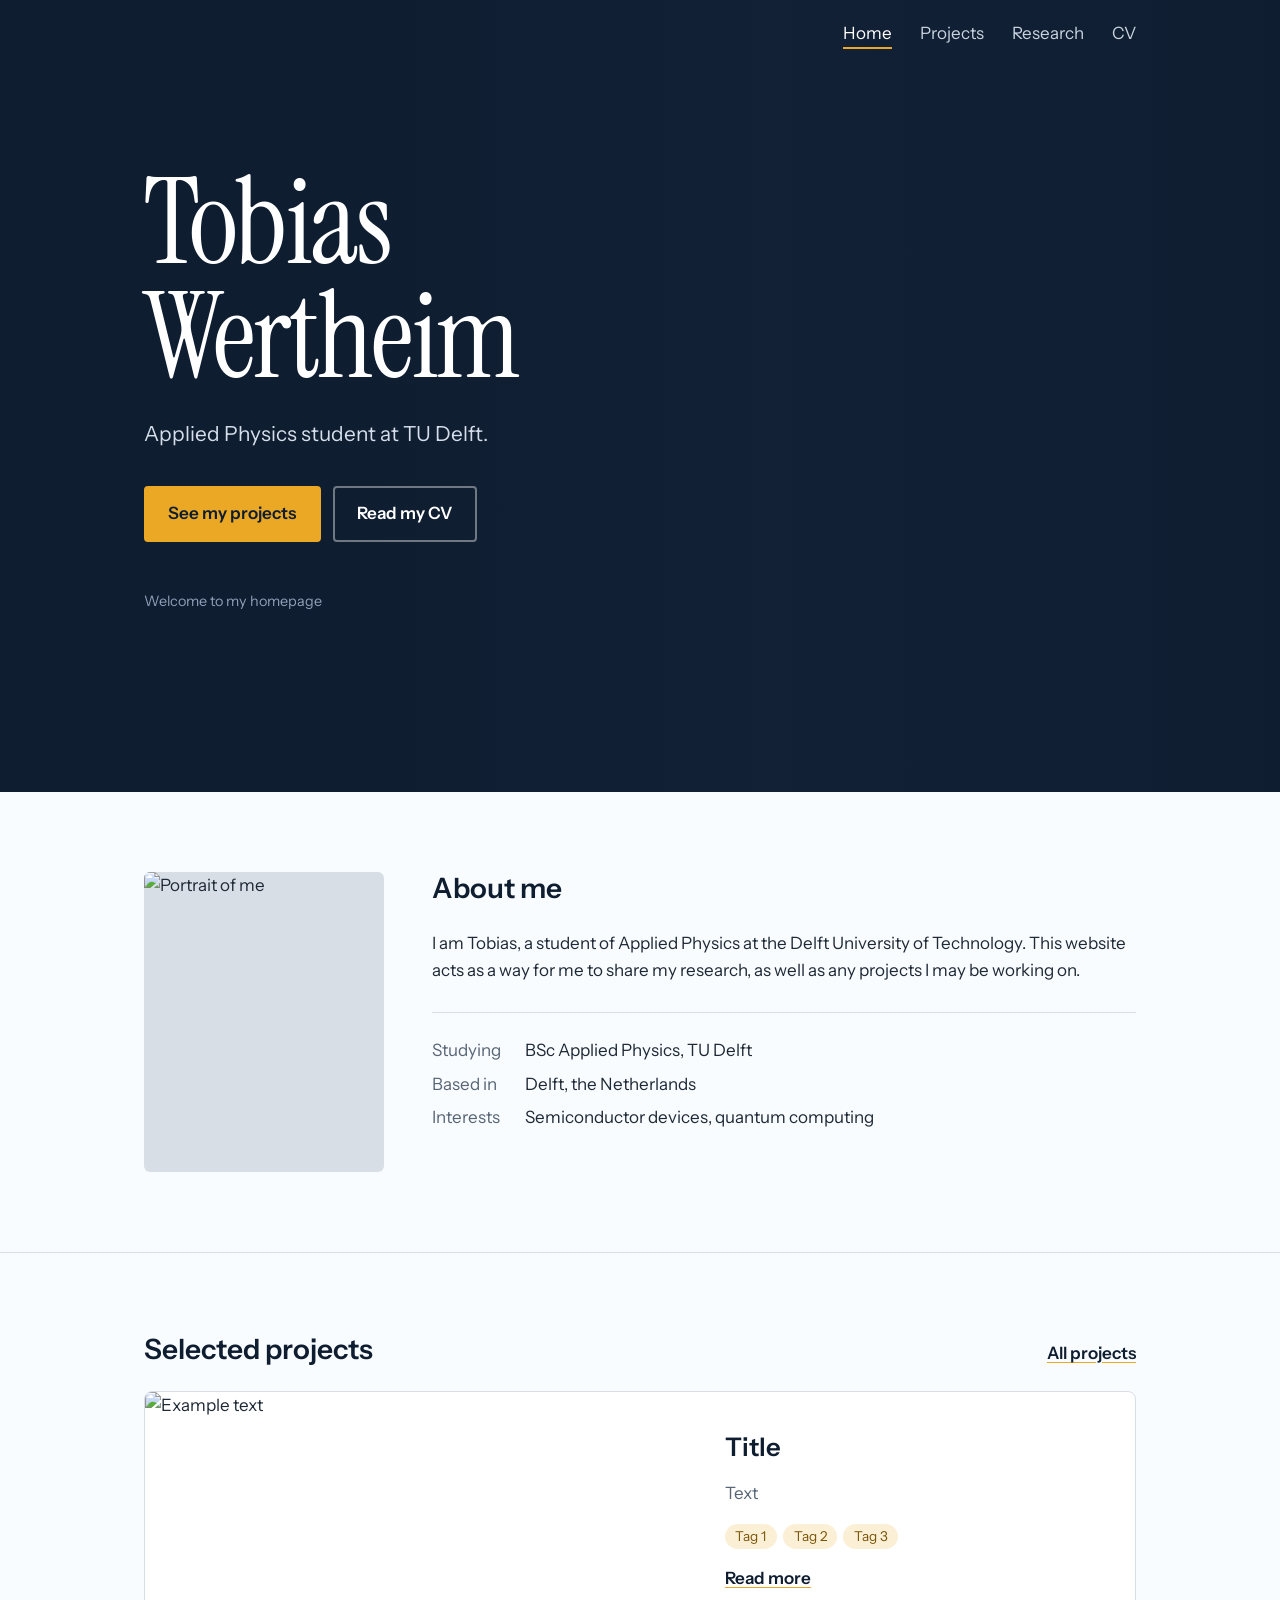
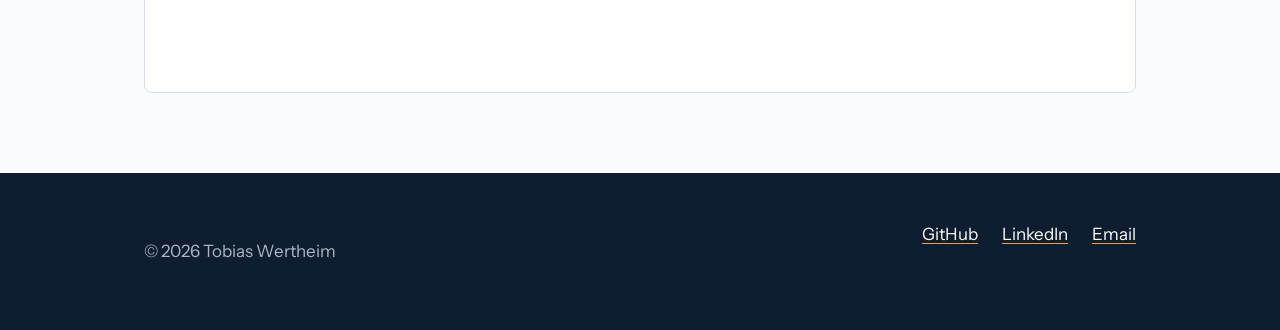
==== index.html @ 436e7493 "Update index.html" ====
<!DOCTYPE html>
<html lang='en'>
<head>
  <meta charset='UTF-8'>
  <!--For phones-->
  <meta name='viewport' content='width=device-width, initial-scale=1.0'>
  <title>Tobias Wertheim</title>
  <meta name='description' content='Tobias Wertheim, Applied Physics student at TU Delft.'>

  <!--Fonts-->
  <link rel='preconnect' href='https://fonts.googleapis.com'>
  <link rel='preconnect' href='https://fonts.gstatic.com' crossorigin>
  <link href='https://fonts.googleapis.com/css2?family=Instrument+Sans:wght@400;600&family=Instrument+Serif&display=swap' rel='stylesheet'>

  <link rel='stylesheet' href='style.css'>
</head>

<body>

  <!-- Navigation bar stuff-->
  <header class='site-header'>
    <nav class='nav'>
      <a href='index.html' class='nav-name'></a>
      <ul class='nav-links'>
        <li><a href='index.html' class='active'>Home</a></li>
        <li><a href='projects.html'>Projects</a></li>
        <li><a href='Research.html'>Research</a></li>
        <li><a href='cv.html'>CV</a></li>
      </ul>
    </nav>
  </header>

  <section class='hero'>
    <!--Hero wave decor-->
    <canvas id='waves' aria-hidden='true'></canvas>

    <div class='container hero-content'>
      <h1>Tobias<br>Wertheim</h1>
      <p class='lead'>Applied Physics student at TU Delft.</p>
      <div class='buttons'>
        <a href='projects.html' class='button'>See my projects</a>
        <a href='cv.html' class='button button-ghost'>Read my CV</a>
      </div>
      <p class='hero-note'>Welcome to my homepage</p>
    </div>
  </section>

  <main>

    <!-- About me -->
    <section class='section'>
      <div class='container about'>
        <img src='imagefornow.svg' alt='Portrait of me' class='portrait'>

        <div>
          <h2>About me</h2>
          <p>
            I am Tobias, a student of Applied Physics at the Delft University of Technology. This website acts as a way for me to share my research,
            as well as any projects I may be working on. 
          </p>

          <!-- <dl> = definition list, <dt> = term, <dd> = description-->
          <dl class='facts'>
            <dt>Studying</dt> <dd>BSc Applied Physics, TU Delft</dd>
            <dt>Based in</dt> <dd>Delft, the Netherlands</dd>
            <dt>Interests</dt> <dd>Semiconductor devices, quantum computing</dd>
          </dl>
        </div>
      </div>
    </section>

    <!-- Projects preview -->
    <section class='section'>
      <div class='container'>
        <div class='section-head'>
          <h2>Selected projects</h2>
          <a href='projects.html' class='more'>All projects</a>
        </div>

        <!-- recent project -->
        <article class='featured'>
          <img src='images/somethingplaceholder.svg' alt='Example text'>
          <div class='featured-body'>
            <h3>Title</h3>
            <p>
              Text
            </p>
            <!--tags that relate to the project-->
            <ul class='tags'>
              <li>Tag 1</li>
              <li>Tag 2</li>
              <li>Tag 3</li>
            </ul>
            <a href='projects.html' class='more'>Read more</a>
          </div>
        </article>
      </div>
    </section>

  </main>

  <!-- footer (copy for each page) -->
  <footer class='site-footer'>
    <div class='container'>
      <p>&copy; 2026 Tobias Wertheim</p>
      <!-- links -->
      <ul class='footer-links'>
        <li><a href='https://github.com/tobiaswm' target='_blank' rel='noopener'>GitHub</a></li>
        <li><a href='https://www.linkedin.com/in/tobias-wertheim/' target='_blank' rel='noopener'>LinkedIn</a></li>
        <li><a href='mailto:tobywertheimmail@gmail.com'>Email</a></li>
      </ul>
    </div>
  </footer>

  <!-- Load js script for the wave hero -->
  <script src='waves.js'></script>
</body>
</html>
---- style.css ----
/* My CSS code for the site; AI was used to produce a basic template, after which I
edited quite a bit away from it until I got to something I was happy with. */

/* colors and fonts */
:root {
  --navy: #0f1d30;     /* headers and titles? */
  --navy-soft: #213456;   /* slightly lighter navy */
  --amber: #eaa824;     /* amber */
  --amber-dark: #a36e0c; /* darker amber */
  --ink: #1e2936;     /* body text */
  --slate: #576575;  /* secondary text */
  --lab: #f9fcfe;      /* page background: cool, not cream */
  --white: #ffffff;
  --line: #d8dee6;   /* thin divider lines */

  /* Fonts */
  --font-display: "Instrument Serif", Georgia, serif;
  --font-body: "Instrument Sans", system-ui, sans-serif;

  --width: 1040px;          /* maximum content width */
}


/* basics */

*{ box-sizing: border-box; }  
body {
  margin: 0;
  font-family: var(--font-body);
  font-size: 1.0625rem;         
  line-height: 1.6;
  color: var(--ink);
  background: var(--lab);
}

img { max-width: 100%; display: block; }

a { color: var(--navy); text-decoration-color: var(--amber); text-underline-offset: 3px; }
a:hover { color: var(--amber-dark); }

/* visible outline with tab key*/
a:focus-visible, button:focus-visible {
  outline: 3px solid var(--amber);
  outline-offset: 3px;
}

h1, h2, h3 { color: var(--navy); line-height: 1.2; font-weight: 600; }
h2 { font-size: 1.75rem; margin: 0 0 1.5rem; }
h3 { font-size: 1.2rem; margin: 0 0 0.4rem; }

p { max-width: 65ch; } 

/* Centering */
.container {
  max-width: var(--width);
  margin: 0 auto;
  padding: 0 1.5rem;
}

/* Space between sections */
.section { padding: 5rem 0; }
.section + .section { border-top: 1px solid var(--line); }


/* navigation bar stuffs */

.site-header {
  position: absolute;
  top: 0; left: 0; right: 0;
  z-index: 10;
}

/* no hero here so solid infill */
.site-header.solid {
  position: sticky;              /* stays at the top while scrolling */
  background: var(--navy);
}

.nav {
  display: flex;
  justify-content: space-between;
  align-items: center;
  flex-wrap: wrap;
  gap: 0.75rem;
  max-width: var(--width);
  margin: 0 auto;
  padding: 1.25rem 1.5rem;
}

.nav-name {
  font-family: var(--font-display);
  font-size: 1.5rem;
  color: var(--white);
  text-decoration: none;
}

.nav-links {
  display: flex;
  gap: 1.75rem;
  list-style: none;
  margin: 0;
  padding: 0;
}

.nav-links a {
  color: #c9d3e0;
  text-decoration: none;
  padding-bottom: 4px;
  border-bottom: 2px solid transparent;   /* invisible until active */
}

.nav-links a:hover { color: var(--white); }

/* Amber underline */
.nav-links a.active {
  color: var(--white);
  border-bottom-color: var(--amber);
}


/* Hero */

.hero {
  position: relative;      /* Canvas sits behind the text */
  background: var(--navy);
  color: var(--white);
  min-height: 88vh;
  display: flex;
  align-items: center;
  overflow: hidden;
}

/* The <canvas> with the wave pattern fills the whole hero, waves.js draws on it */
.hero canvas {
  position: absolute;
  inset: 0;                      /* top/right/bottom/left all 0 = fill parent */
  width: 100%;
  height: 100%;
}

/* for text readability over the waves */
.hero::before {
  content: "";
  position: absolute;
  inset: 0;
  background: linear-gradient(90deg, var(--navy) 25%, rgba(20, 35, 59, 0.55) 60%, rgba(20, 35, 59, 0.1));
  z-index: 1;
}

.hero-content {
  position: relative;
  z-index: 2;                   
  width: 100%;                   
  padding-top: 5rem;
  padding-bottom: 5rem;
}

/* h1, my name over the hero */
.hero h1 {
  font-family: var(--font-display);
  font-weight: 400;
  font-size: clamp(3.5rem, 10vw, 7.5rem);
  line-height: 0.95;
  letter-spacing: -0.02em;
  color: var(--white);
  margin: 0 0 1.5rem;
}

.hero .lead {
  font-size: 1.3rem;
  color: #d5deea;
  max-width: 34ch;
  margin: 0 0 2.25rem;
}

/* small text near bottom of hero */
.hero-note {
  margin-top: 3rem;
  font-size: 0.9rem;
  color: #8ea0b8;
}


/* buttons */

.buttons { display: flex; flex-wrap: wrap; gap: 0.75rem; }

.button {
  display: inline-block;
  padding: 0.75rem 1.4rem;
  font-weight: 600;
  text-decoration: none;
  border-radius: 4px;
  background: var(--amber);
  color: var(--navy);
  border: 2px solid var(--amber);
}

.button:hover { background: #f3bd4f; color: var(--navy); }

/* Smaller ghost button */
.button-ghost {
  background: transparent;
  color: var(--white);
  border-color: rgba(255, 255, 255, 0.4);
}
.button-ghost:hover { background: rgba(255, 255, 255, 0.08); color: var(--white); }

/* Ghost button on a light background */
.button-ghost.on-light { color: var(--navy); border-color: var(--navy); }
.button-ghost.on-light:hover { background: var(--navy); color: var(--white); }


/* About me */

/* CSS grid; two columns, the photo column fixed, the text column flexible */
.about {
  display: grid;
  grid-template-columns: 240px 1fr;
  gap: 3rem;
  align-items: start;
}

.portrait {
  width: 240px;
  aspect-ratio: 4 / 5;
  object-fit: cover;
  border-radius: 6px;
  background: var(--line);
}

/* <dl> definition list */
.facts {
  display: grid;
  grid-template-columns: max-content 1fr;
  gap: 0.4rem 1.5rem;
  margin: 1.75rem 0 0;
  padding-top: 1.5rem;
  border-top: 1px solid var(--line);
}
.facts dt { color: var(--slate); }
.facts dd { margin: 0; }


/* Recent project */

.featured {
  display: grid;
  grid-template-columns: 1.2fr 1fr;
  background: var(--white);
  border: 1px solid var(--line);
  border-radius: 8px;
  overflow: hidden; /* clips the image to the rounded corners */
}

.featured img {
  width: 100%;
  height: 100%;
  min-height: 300px;
  object-fit: cover;
}

.featured-body { padding: 2.5rem; }
.featured-body h3 { font-size: 1.6rem; }
.featured-body p { color: var(--slate); }


/* Project list */

.project-list { list-style: none; margin: 0; padding: 0; }

/* Each entry: thumbnail on the left, text on the right */
.project {
  display: grid;
  grid-template-columns: 200px 1fr;
  gap: 2rem;
  align-items: center;
  padding: 2rem 0;
  border-bottom: 1px solid var(--line);
}
.project:first-child { padding-top: 0; }

.project img {
  width: 200px;
  aspect-ratio: 3 / 2;
  object-fit: cover;
  border-radius: 6px;
}

.project p { color: var(--slate); margin: 0 0 0.75rem; }

/* Tags */
.tags {
  display: flex;
  flex-wrap: wrap;
  gap: 0.4rem;
  list-style: none;
  margin: 0 0 1rem;
  padding: 0;
}
.tags li {
  font-size: 0.85rem;
  padding: 0.1rem 0.65rem;
  border-radius: 999px;          /* huge radius = pill shape */
  background: #fbf0d6;
  color: #7a5408;
}

.more { font-weight: 600; white-space: nowrap; }

/* A row with the section heading and a link to the full page */
.section-head {
  display: flex;
  justify-content: space-between;
  align-items: baseline;
  gap: 1rem;
  margin-bottom: 1.5rem;
}
.section-head h2 { margin: 0; }


/* Inner page band */

.page-title {
  background: var(--navy);
  color: var(--white);
  padding: 4rem 0 3.5rem;
}
.page-title h1 {
  font-family: var(--font-display);
  font-weight: 400;
  font-size: clamp(2.75rem, 7vw, 4.5rem);
  color: var(--white);
  margin: 0 0 0.5rem;
}
.page-title p { color: #c9d3e0; margin: 0; font-size: 1.15rem; }


/* CV timeline: line with dots*/
.timeline {
  list-style: none;
  margin: 0 0 1rem;
  padding: 0 0 0 1.75rem;
  border-left: 2px solid var(--line);
}

.timeline li { position: relative; padding-bottom: 2rem; }

/* The dot on the line. ::before creates an extra element with CSS only. */
.timeline li::before {
  content: "";
  position: absolute;
  left: calc(-1.75rem - 7px);    /* centre the 12px dot on the 2px line */
  top: 0.45rem;
  width: 12px;
  height: 12px;
  border-radius: 50%;
  background: var(--amber);
  border: 2px solid var(--lab);
}

.timeline time { display: block; color: var(--amber-dark); font-weight: 600; font-size: 0.95rem; }
.timeline p { margin: 0.2rem 0 0; color: var(--slate); }

.cv-grid {
  display: grid;
  grid-template-columns: 1fr 1fr;
  gap: 3rem;
  margin-bottom: 2.5rem;
}

.cv-skills { margin-bottom: 2.5rem; }


/* Footer */

.site-footer {
  background: var(--navy);
  color: #a9b6c8;
  padding: 3rem 0;
}
.site-footer .container {
  display: flex;
  justify-content: space-between;
  flex-wrap: wrap;
  gap: 1rem;
}
.site-footer a { color: var(--white); }
.footer-links { display: flex; gap: 1.5rem; list-style: none; margin: 0; padding: 0; }


/* Rules for small screens / phones */
@media (max-width: 760px) {
  .section { padding: 3.5rem 0; }
  .about, .featured, .cv-grid { grid-template-columns: 1fr; }   /* stack columns */
  .portrait { width: 180px; }
  .featured img { min-height: 200px; }
  .featured-body { padding: 1.75rem; }
  .project { grid-template-columns: 1fr; gap: 1rem; }
  .project img { width: 100%; }
  .hero::before { background: rgba(20, 35, 59, 0.5); }   /* darker overlay for small screens */
  .nav-links { gap: 1.25rem; }
}
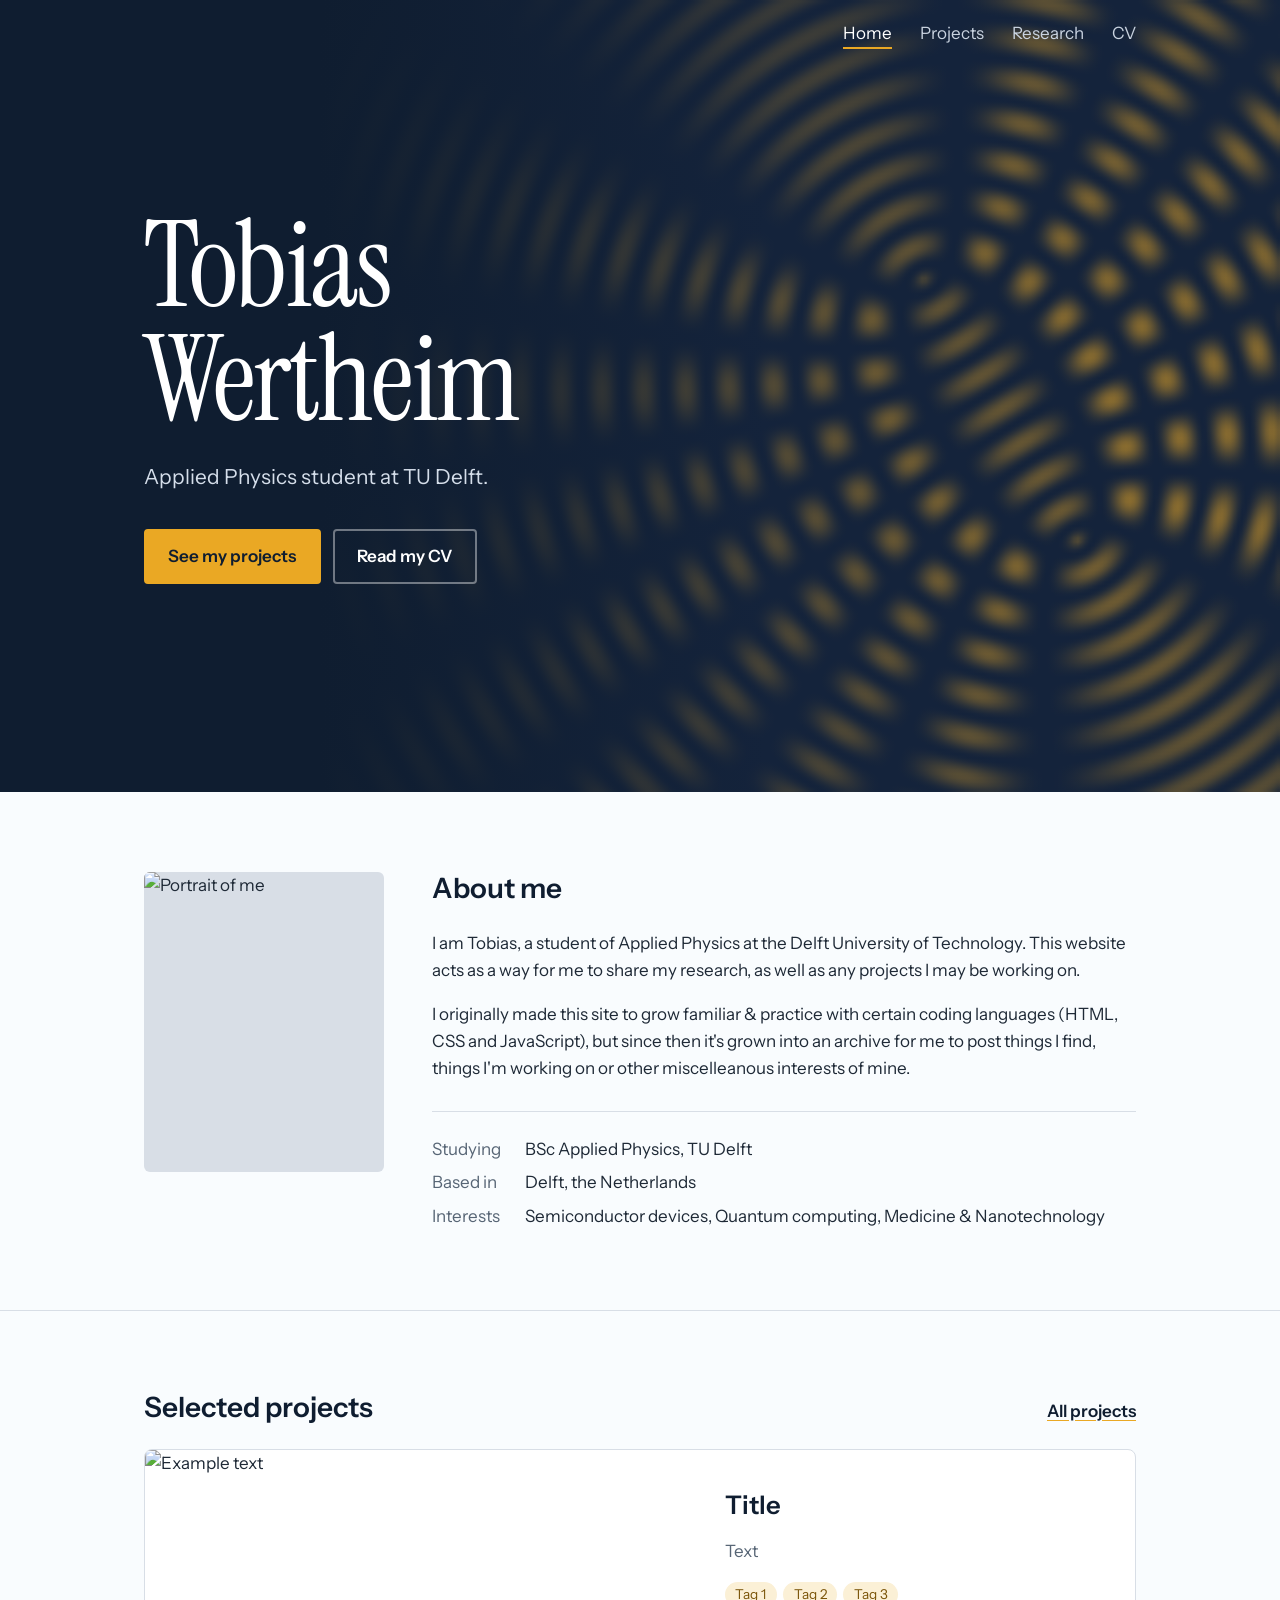
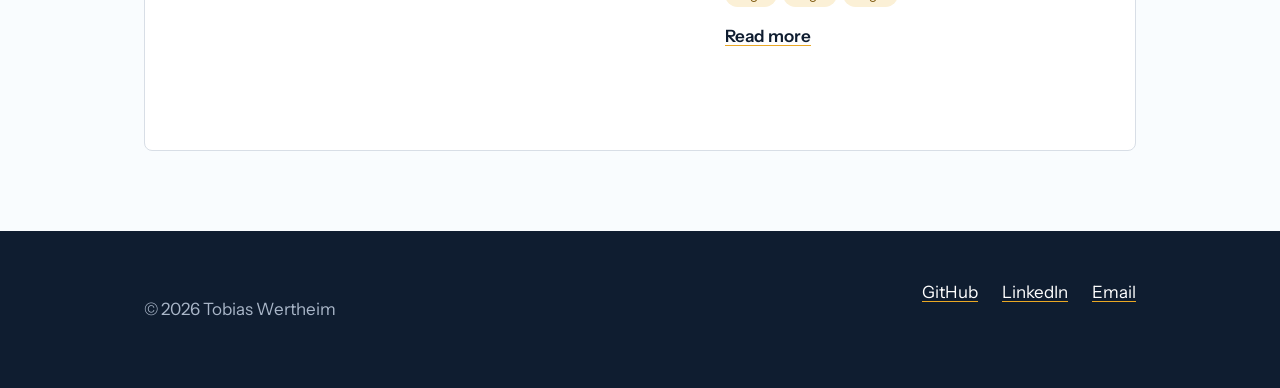
==== commit 878ec35b: "Update index.html" ====
--- a/index.html
+++ b/index.html
@@ -41,7 +41,6 @@
         <a href='projects.html' class='button'>See my projects</a>
         <a href='cv.html' class='button button-ghost'>Read my CV</a>
       </div>
-      <p class='hero-note'>Welcome to my homepage</p>
     </div>
   </section>
 
@@ -56,14 +55,17 @@
           <h2>About me</h2>
           <p>
             I am Tobias, a student of Applied Physics at the Delft University of Technology. This website acts as a way for me to share my research,
-            as well as any projects I may be working on. 
+            as well as any projects I may be working on.
+          </p>
+          <p>I originally made this site to grow familiar & practice with certain coding languages (HTML, CSS and JavaScript), but since then it's grown into an
+            archive for me to post things I find, things I'm working on or other miscelleanous interests of mine.
           </p>
 
           <!-- <dl> = definition list, <dt> = term, <dd> = description-->
           <dl class='facts'>
             <dt>Studying</dt> <dd>BSc Applied Physics, TU Delft</dd>
             <dt>Based in</dt> <dd>Delft, the Netherlands</dd>
-            <dt>Interests</dt> <dd>Semiconductor devices, quantum computing</dd>
+            <dt>Interests</dt> <dd>Semiconductor devices, Quantum computing, Medicine & Nanotechnology</dd>
           </dl>
         </div>
       </div>
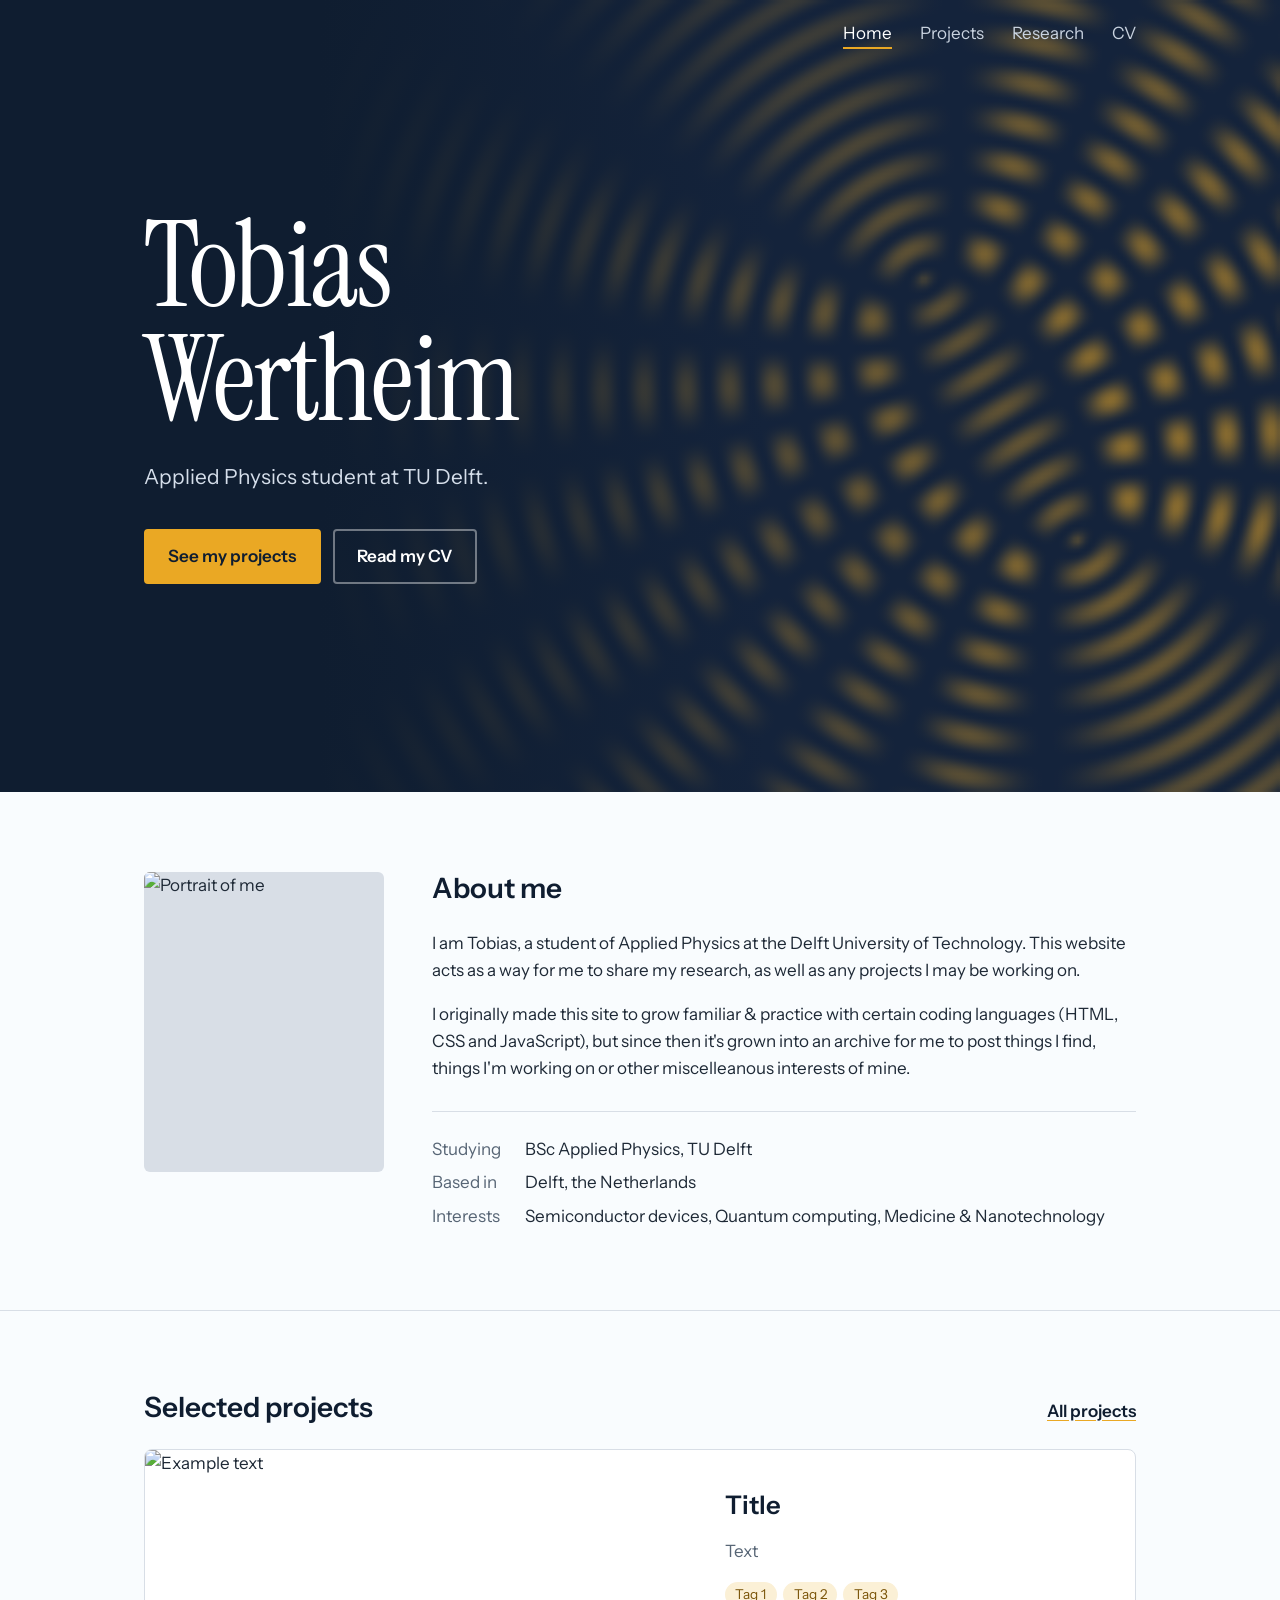
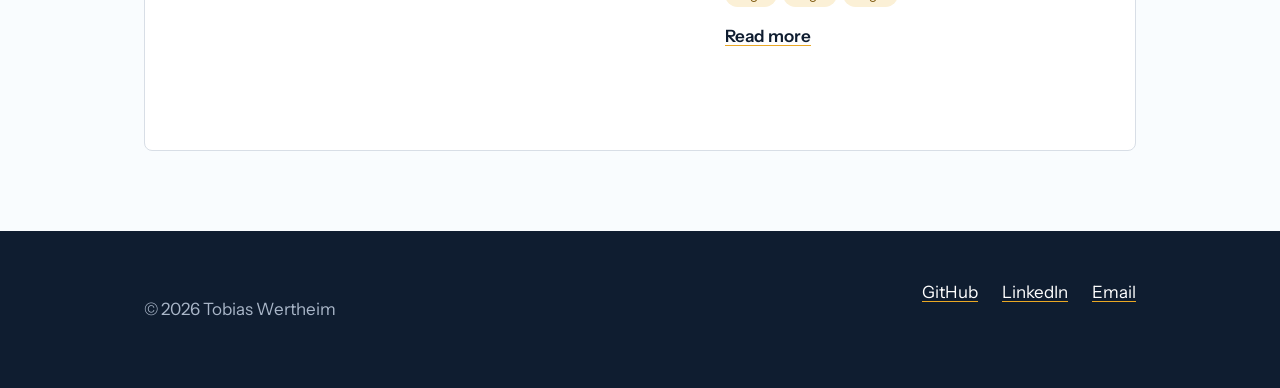
==== commit cfa2d964: "Add favicon to index.html Add favicon to the HTML head" ====
--- a/index.html
+++ b/index.html
@@ -1,6 +1,7 @@
 <!DOCTYPE html>
 <html lang='en'>
 <head>
+  <link rel="icon" href="/photonfavicon.svg" type="image/svg+xml">
   <meta charset='UTF-8'>
   <!--For phones-->
   <meta name='viewport' content='width=device-width, initial-scale=1.0'>
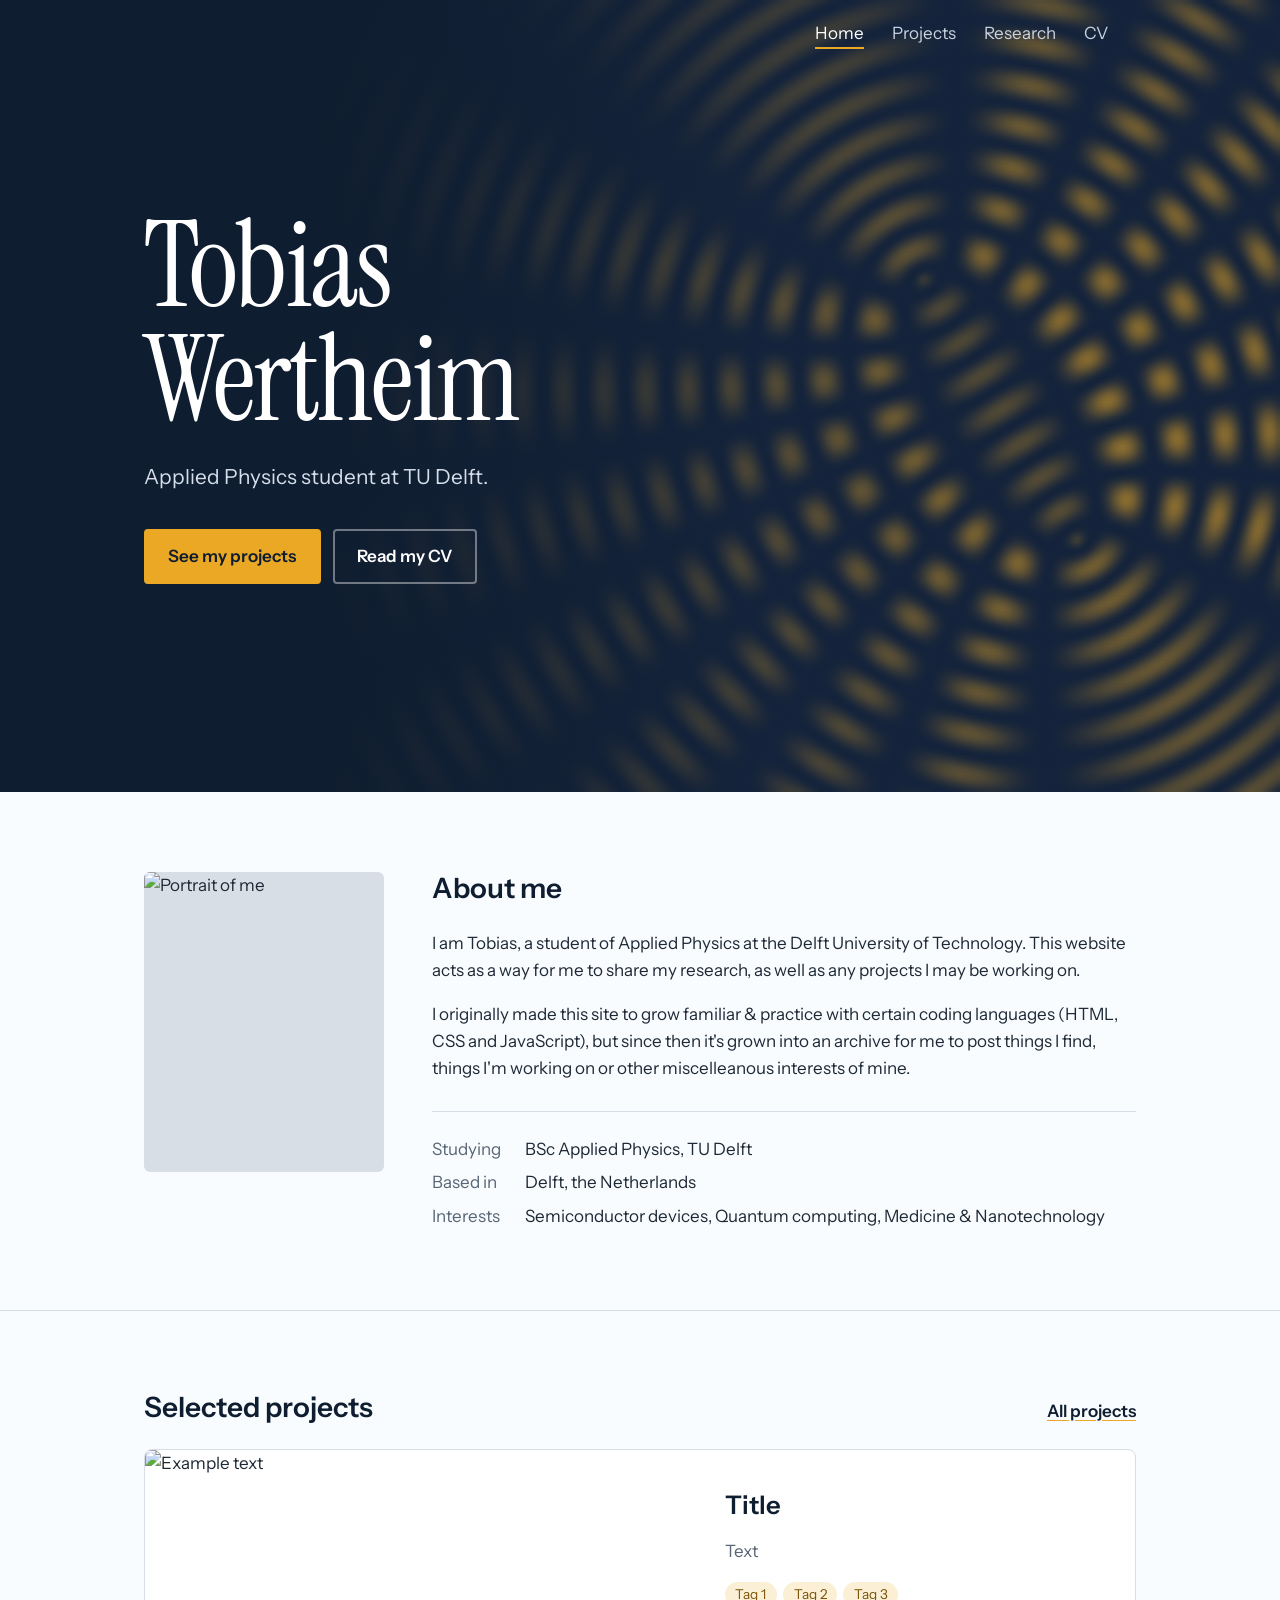
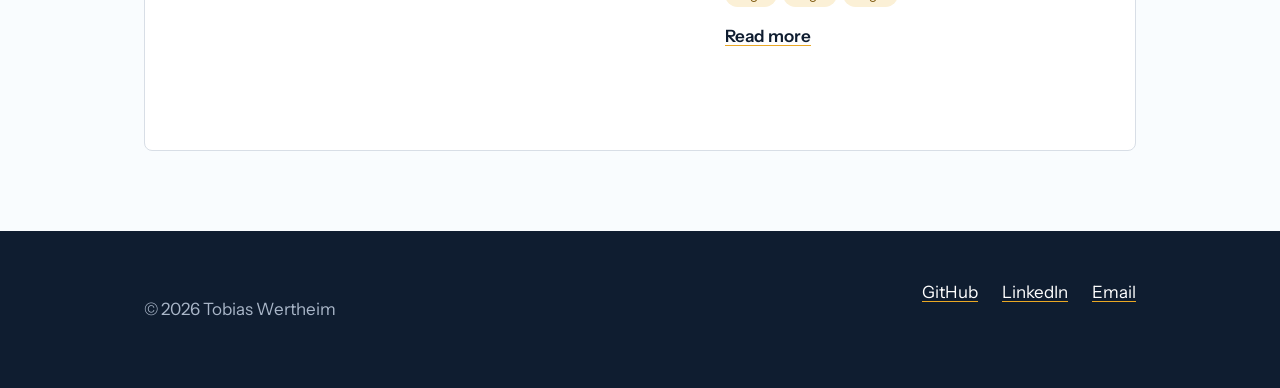
==== commit 41fc04c3: "Add logo wave animation to header Added logo wave animation to the navigation header." ====
--- a/index.html
+++ b/index.html
@@ -27,6 +27,11 @@
         <li><a href='projects.html'>Projects</a></li>
         <li><a href='Research.html'>Research</a></li>
         <li><a href='cv.html'>CV</a></li>
+             <!-- moving logo wave animation -->
+        <a href="index.html" class="nav-name logo" aria-label="Home">
+  <img src="/photon-logo.png" class="logo-still" alt="">
+  <img src="/photon-logo.gif" class="logo-anim" alt="">
+</a>
       </ul>
     </nav>
   </header>
--- a/style.css
+++ b/style.css
@@ -344,6 +344,12 @@
   border-left: 2px solid var(--line);
 }
 
+.cv-frame {
+  width: 100%;
+  height: 90vh;
+  border: none;
+}
+
 .timeline li { position: relative; padding-bottom: 2rem; }
 
 /* The dot on the line. ::before creates an extra element with CSS only. */
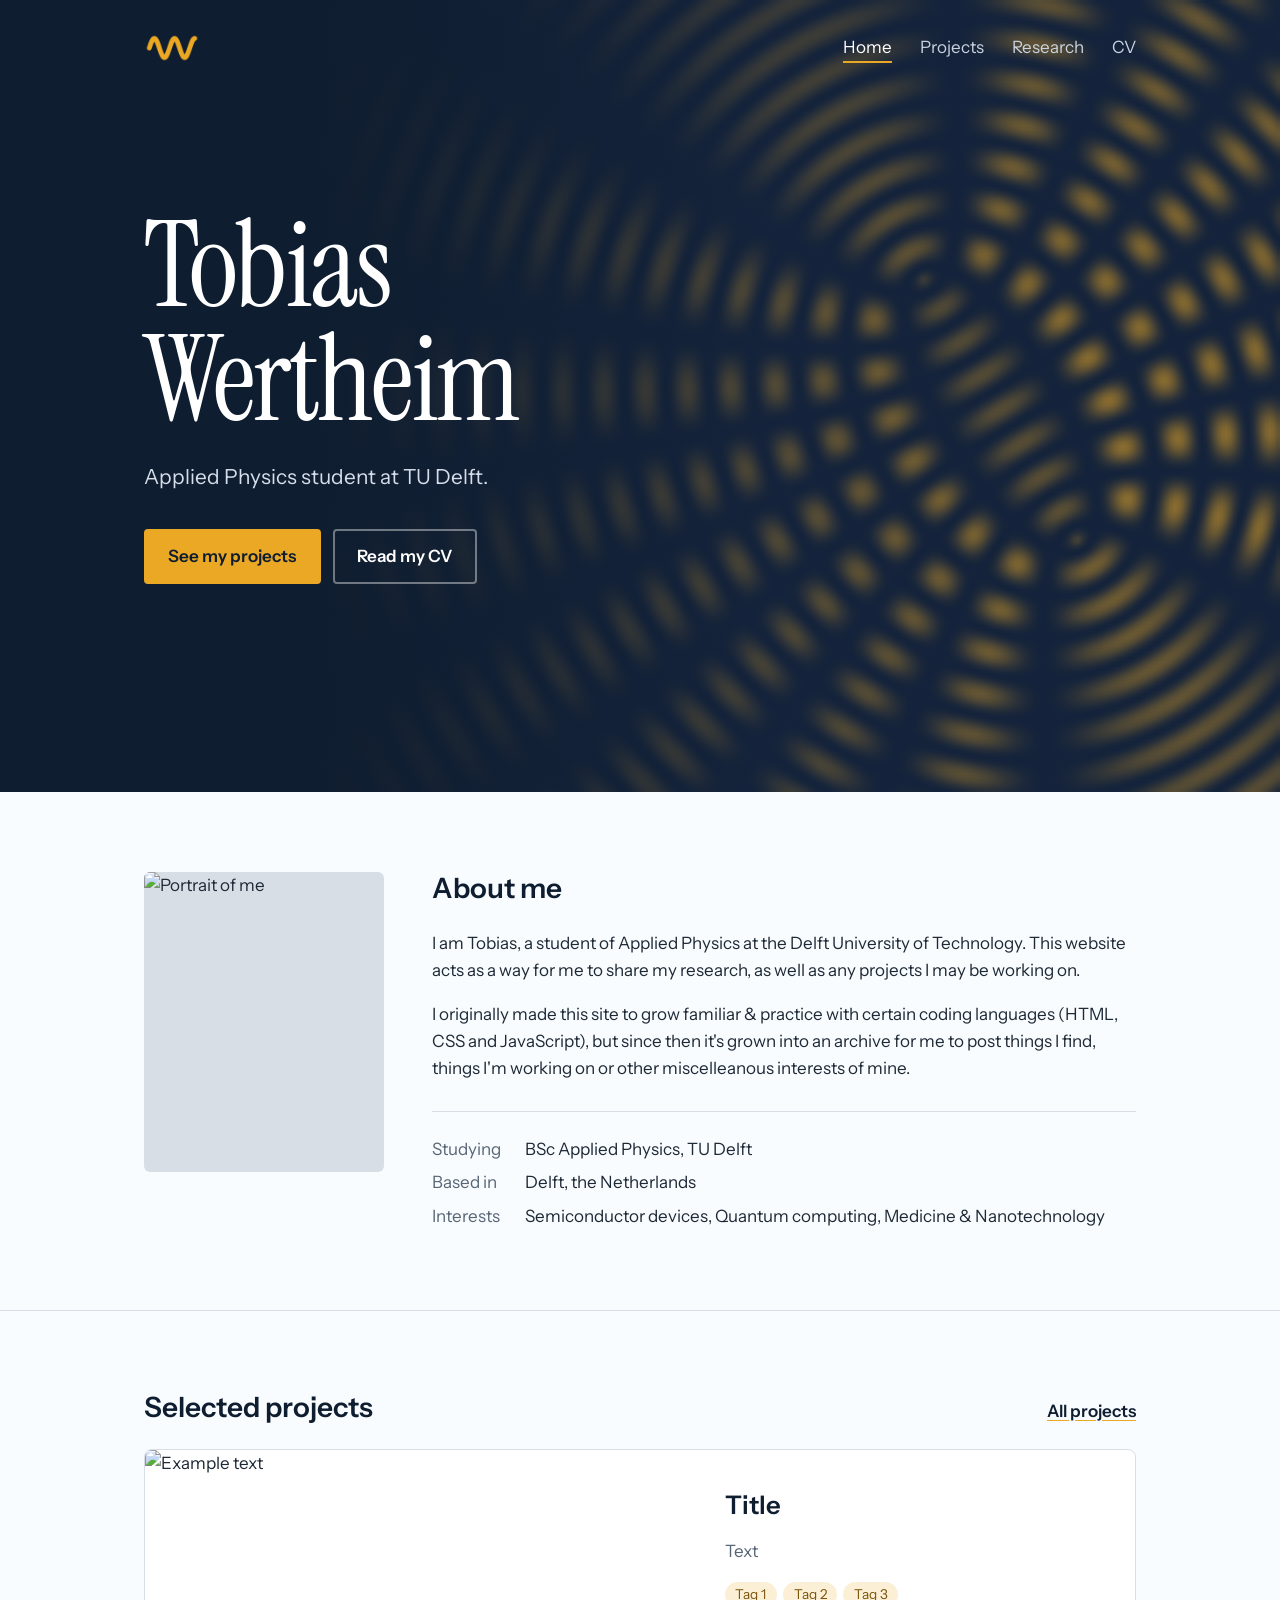
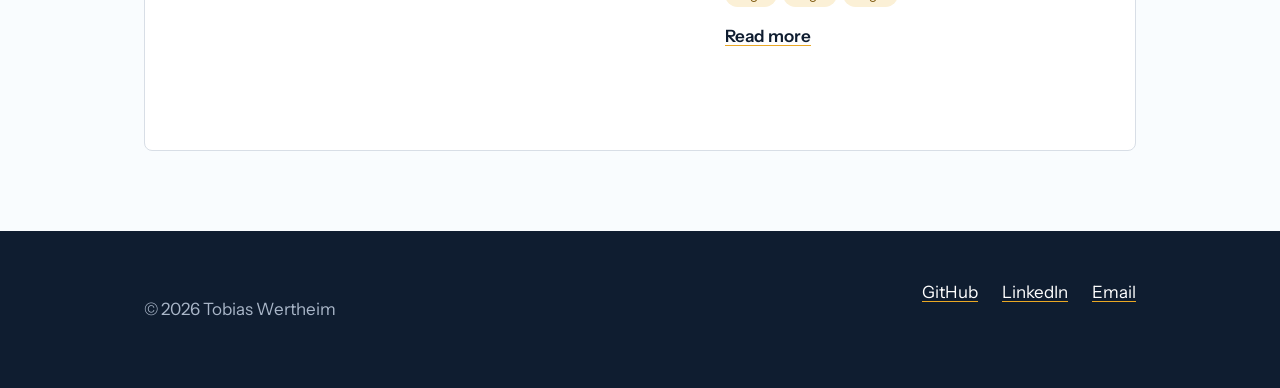
==== commit d1611b79: "Updated website with research" ====
--- a/index.html
+++ b/index.html
@@ -19,19 +19,18 @@
 <body>
 
   <!-- Navigation bar stuff-->
-  <header class='site-header'>
-    <nav class='nav'>
-      <a href='index.html' class='nav-name'></a>
-      <ul class='nav-links'>
-        <li><a href='index.html' class='active'>Home</a></li>
-        <li><a href='projects.html'>Projects</a></li>
-        <li><a href='Research.html'>Research</a></li>
-        <li><a href='cv.html'>CV</a></li>
-             <!-- moving logo wave animation -->
-        <a href="index.html" class="nav-name logo" aria-label="Home">
-  <img src="/photon-logo.png" class="logo-still" alt="">
-  <img src="/photon-logo.gif" class="logo-anim" alt="">
-</a>
+  <header class="site-header">
+    <nav class="nav">
+      <!-- moving logo wave animation -->
+      <a href="index.html" class="nav-name logo" aria-label="Home">
+        <img src="/images/photon-logo.png" class="logo-still" alt="">
+        <img src="/images/photon-logo.gif" class="logo-anim" alt="">
+      </a>
+      <ul class="nav-links">
+        <li><a href="index.html" class="active">Home</a></li>
+        <li><a href="projects.html">Projects</a></li>
+        <li><a href="Research.html">Research</a></li>
+        <li><a href="cv.html">CV</a></li>
       </ul>
     </nav>
   </header>
--- a/style.css
+++ b/style.css
@@ -69,6 +69,28 @@
   top: 0; left: 0; right: 0;
   z-index: 10;
 }
+/* logo gif wave*/
+.logo img {
+  height: 56px;
+  width: 56px;
+  display: block;
+}
+.logo .logo-anim {
+  display: none;
+}
+.logo:hover .logo-still {
+  display: none;
+}
+.logo:hover .logo-anim {
+  display: block;
+}
+
+/* frame for research pdfs */
+.frame_pdf {
+  width: 100%;
+  height: 90vh;
+  border: none;
+}
 
 /* no hero here so solid infill */
 .site-header.solid {
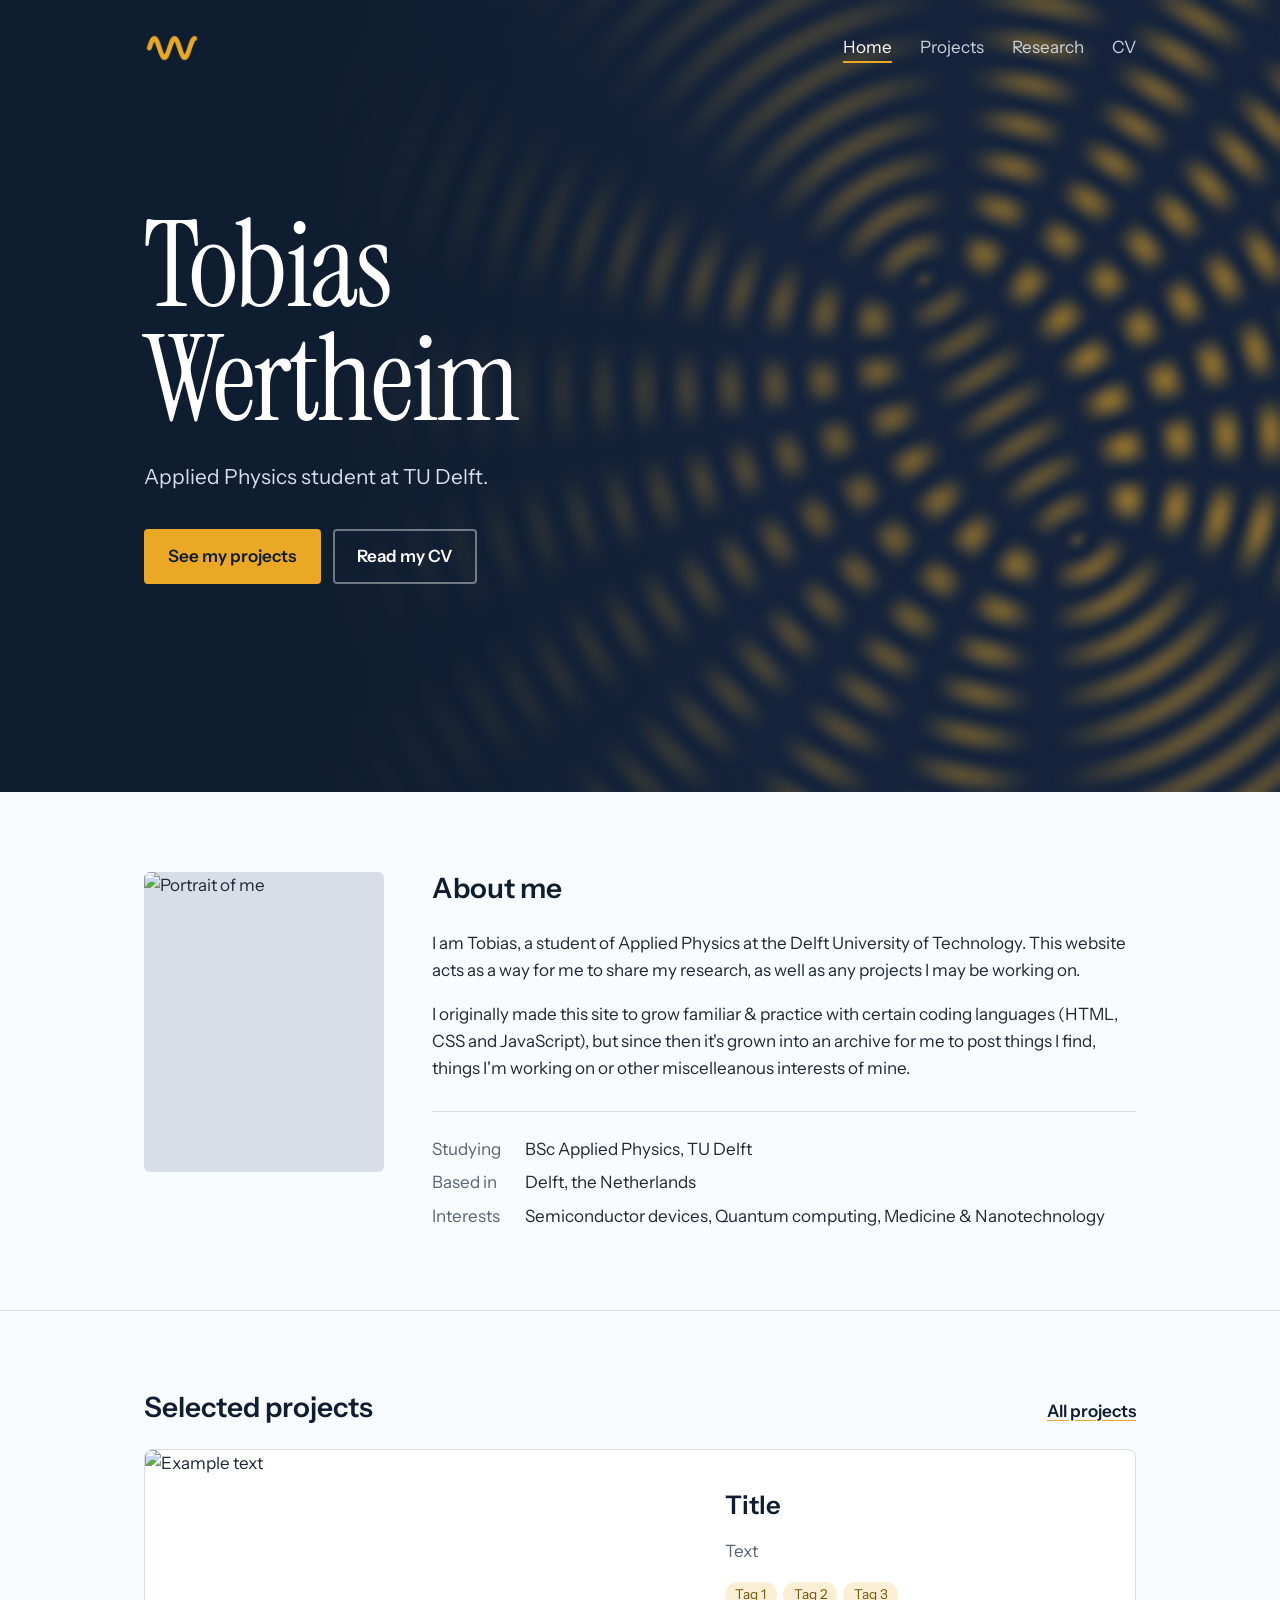
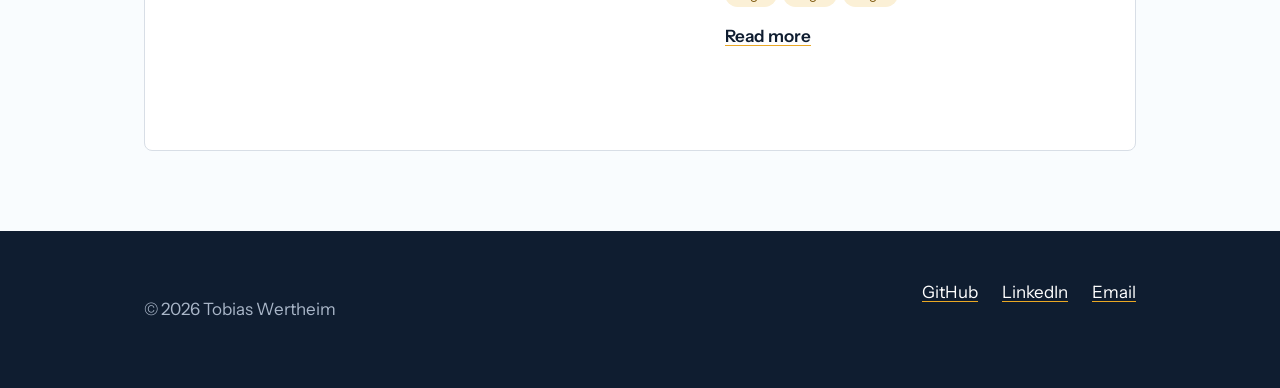
==== commit 1ff35d43: "Fix link case sensitivity for Research page" ====
--- a/index.html
+++ b/index.html
@@ -29,7 +29,7 @@
       <ul class="nav-links">
         <li><a href="index.html" class="active">Home</a></li>
         <li><a href="projects.html">Projects</a></li>
-        <li><a href="Research.html">Research</a></li>
+        <li><a href="research.html">Research</a></li>
         <li><a href="cv.html">CV</a></li>
       </ul>
     </nav>
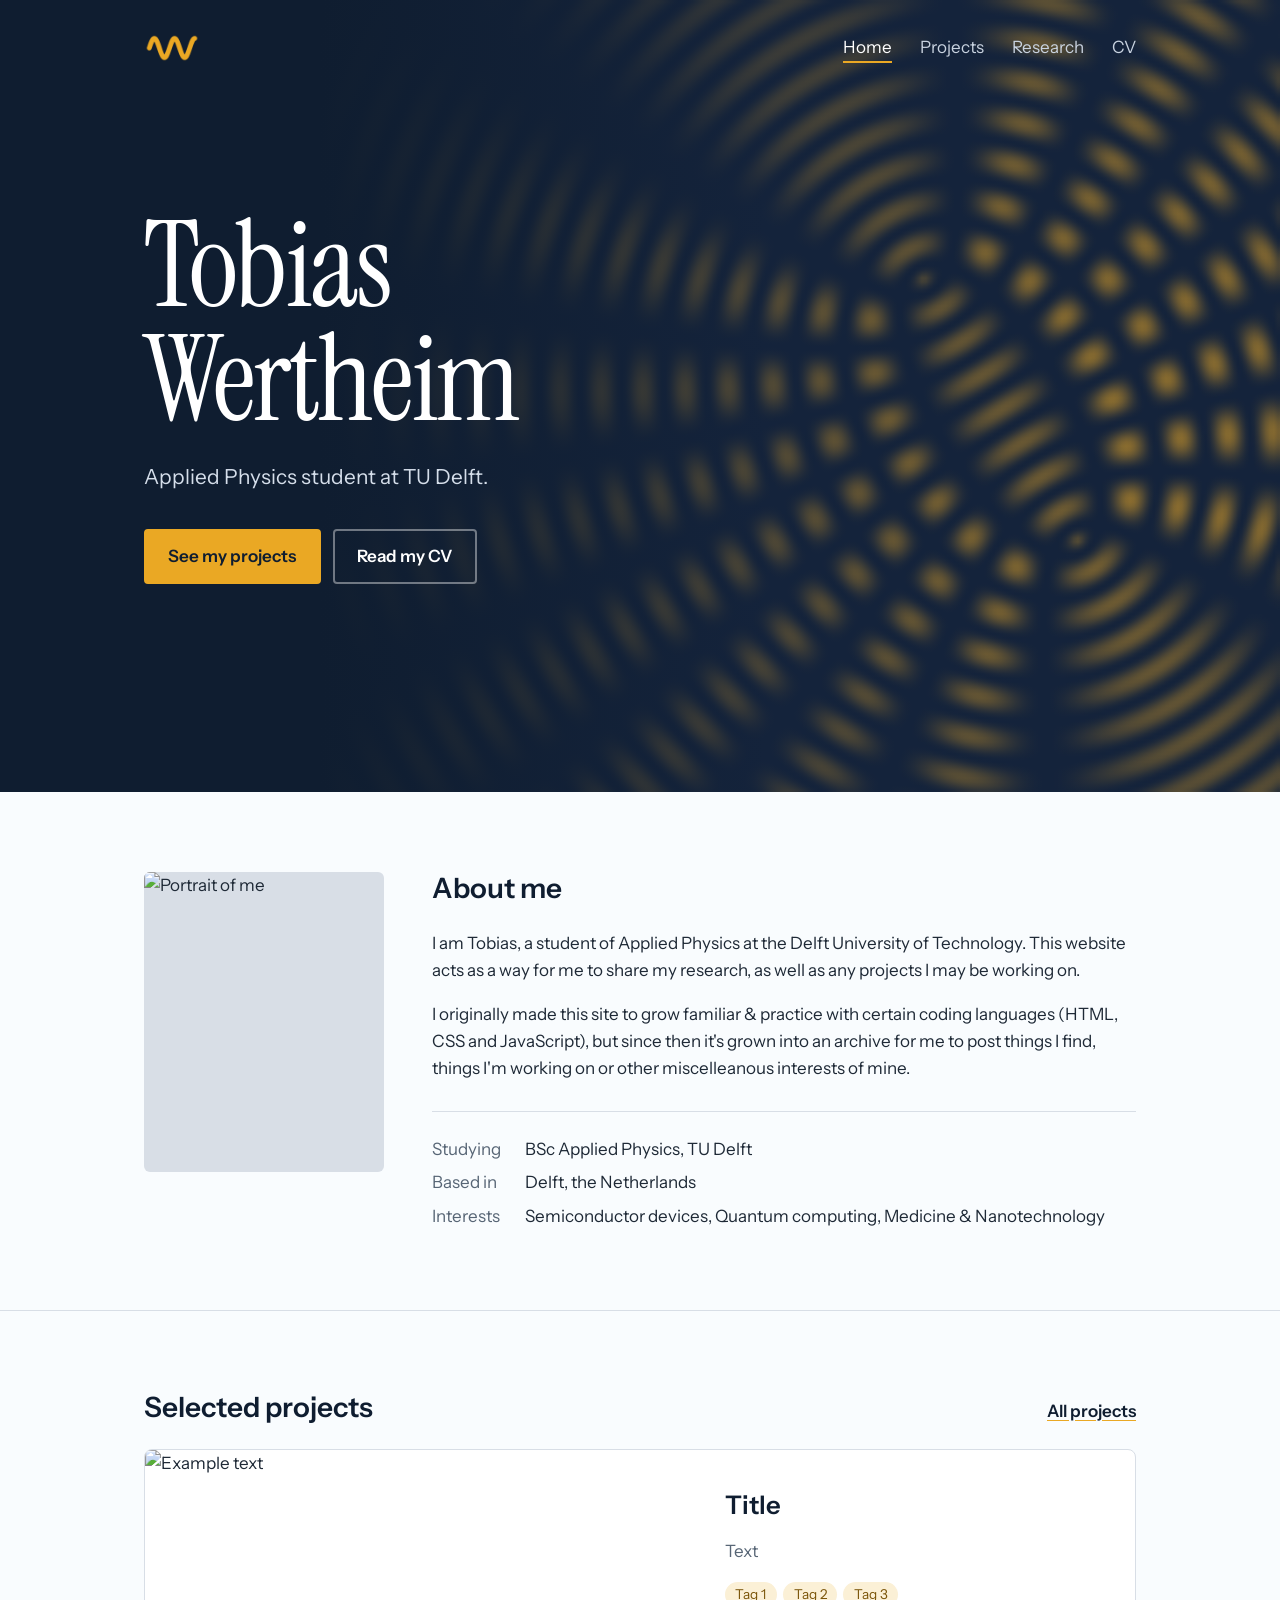
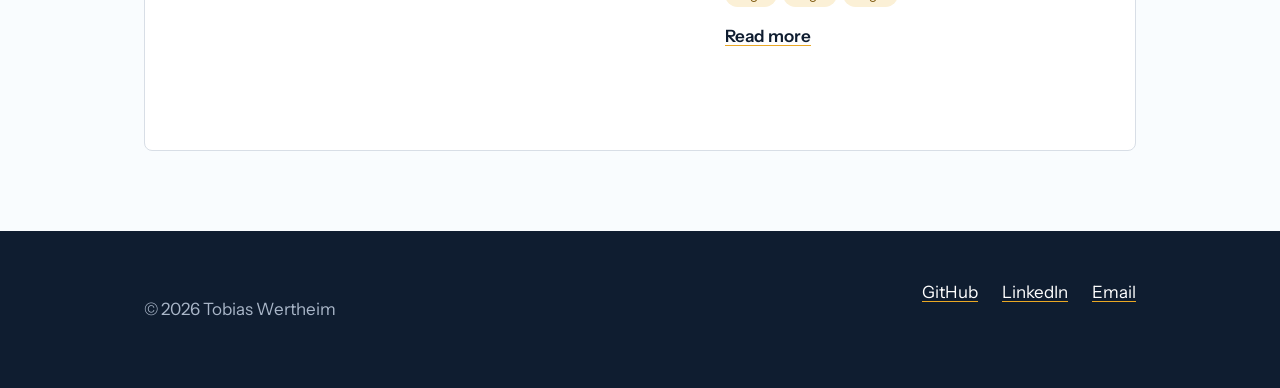
==== commit c5d49c8f: "Minor favicon fixes" ====
--- a/index.html
+++ b/index.html
@@ -1,7 +1,7 @@
 <!DOCTYPE html>
 <html lang='en'>
 <head>
-  <link rel="icon" href="/photonfavicon.svg" type="image/svg+xml">
+  <link rel="icon" href="/images/photonfavicon.svg" type="image/svg+xml">
   <meta charset='UTF-8'>
   <!--For phones-->
   <meta name='viewport' content='width=device-width, initial-scale=1.0'>
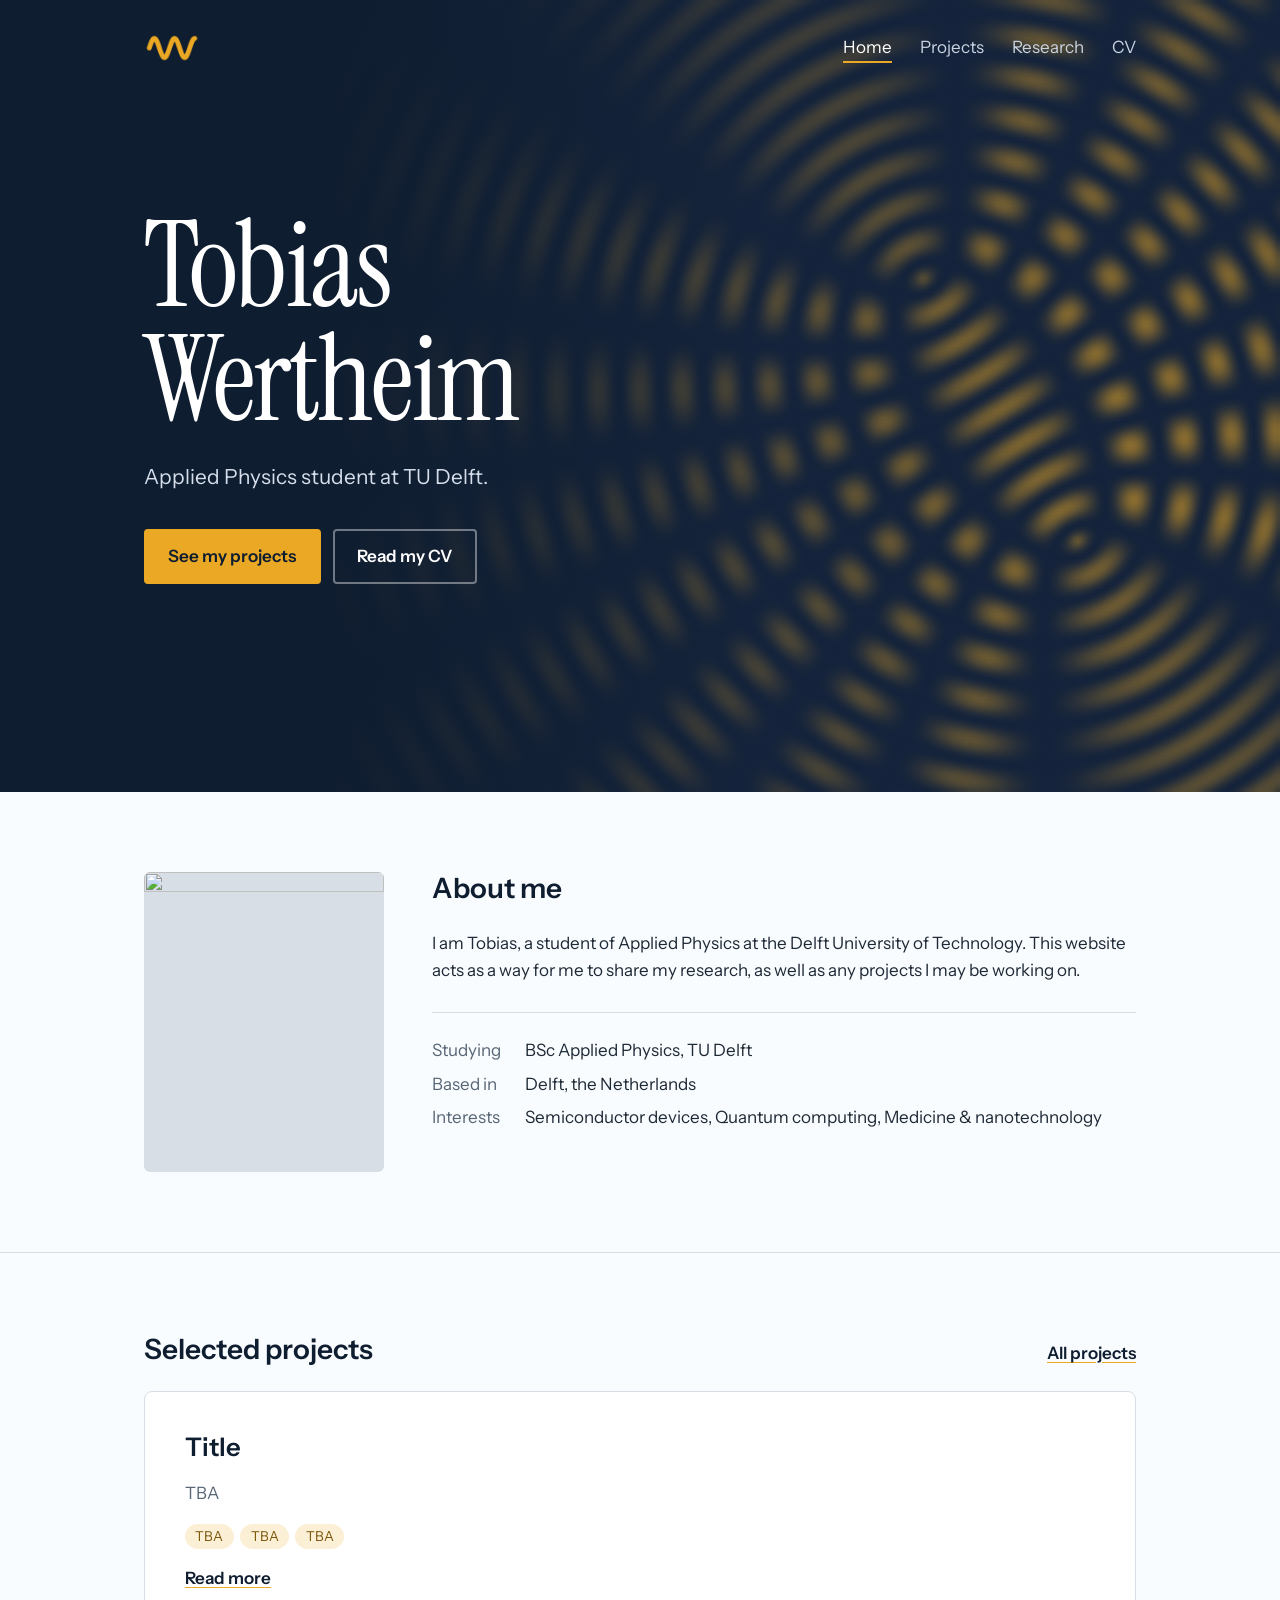
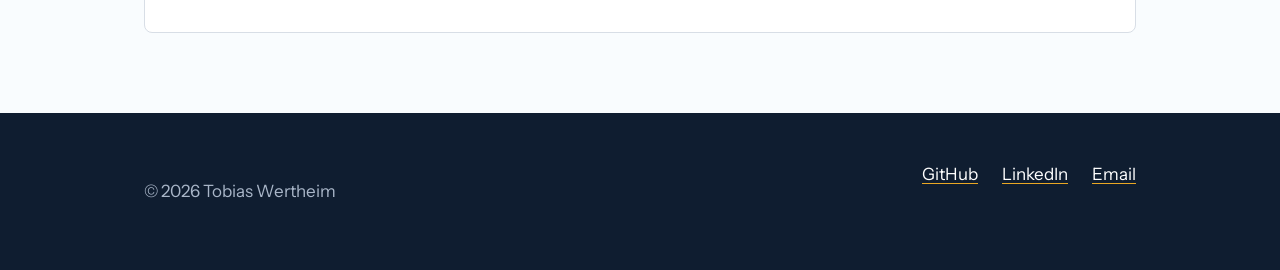
==== commit c7f8d7fc: "Minor fixes placeholders" ====
--- a/index.html
+++ b/index.html
@@ -54,7 +54,7 @@
     <!-- About me -->
     <section class='section'>
       <div class='container about'>
-        <img src='imagefornow.svg' alt='Portrait of me' class='portrait'>
+        <img src='imagefornow.svg' class='portrait'>
 
         <div>
           <h2>About me</h2>
@@ -62,15 +62,15 @@
             I am Tobias, a student of Applied Physics at the Delft University of Technology. This website acts as a way for me to share my research,
             as well as any projects I may be working on.
           </p>
-          <p>I originally made this site to grow familiar & practice with certain coding languages (HTML, CSS and JavaScript), but since then it's grown into an
-            archive for me to post things I find, things I'm working on or other miscelleanous interests of mine.
-          </p>
+          <!--<p>I originally made this site to grow familiar & practice with certain coding languages (HTML, CSS and JavaScript), but since then it's grown into an
+            archive for me to post things I find, things I'm working on or other miscellaneous interests of mine.
+          </p>-->
 
           <!-- <dl> = definition list, <dt> = term, <dd> = description-->
           <dl class='facts'>
             <dt>Studying</dt> <dd>BSc Applied Physics, TU Delft</dd>
             <dt>Based in</dt> <dd>Delft, the Netherlands</dd>
-            <dt>Interests</dt> <dd>Semiconductor devices, Quantum computing, Medicine & Nanotechnology</dd>
+            <dt>Interests</dt> <dd>Semiconductor devices, Quantum computing, Medicine & nanotechnology</dd>
           </dl>
         </div>
       </div>
@@ -86,17 +86,16 @@
 
         <!-- recent project -->
         <article class='featured'>
-          <img src='images/somethingplaceholder.svg' alt='Example text'>
           <div class='featured-body'>
             <h3>Title</h3>
             <p>
-              Text
+              TBA
             </p>
             <!--tags that relate to the project-->
             <ul class='tags'>
-              <li>Tag 1</li>
-              <li>Tag 2</li>
-              <li>Tag 3</li>
+              <li>TBA</li>
+              <li>TBA</li>
+              <li>TBA</li>
             </ul>
             <a href='projects.html' class='more'>Read more</a>
           </div>
